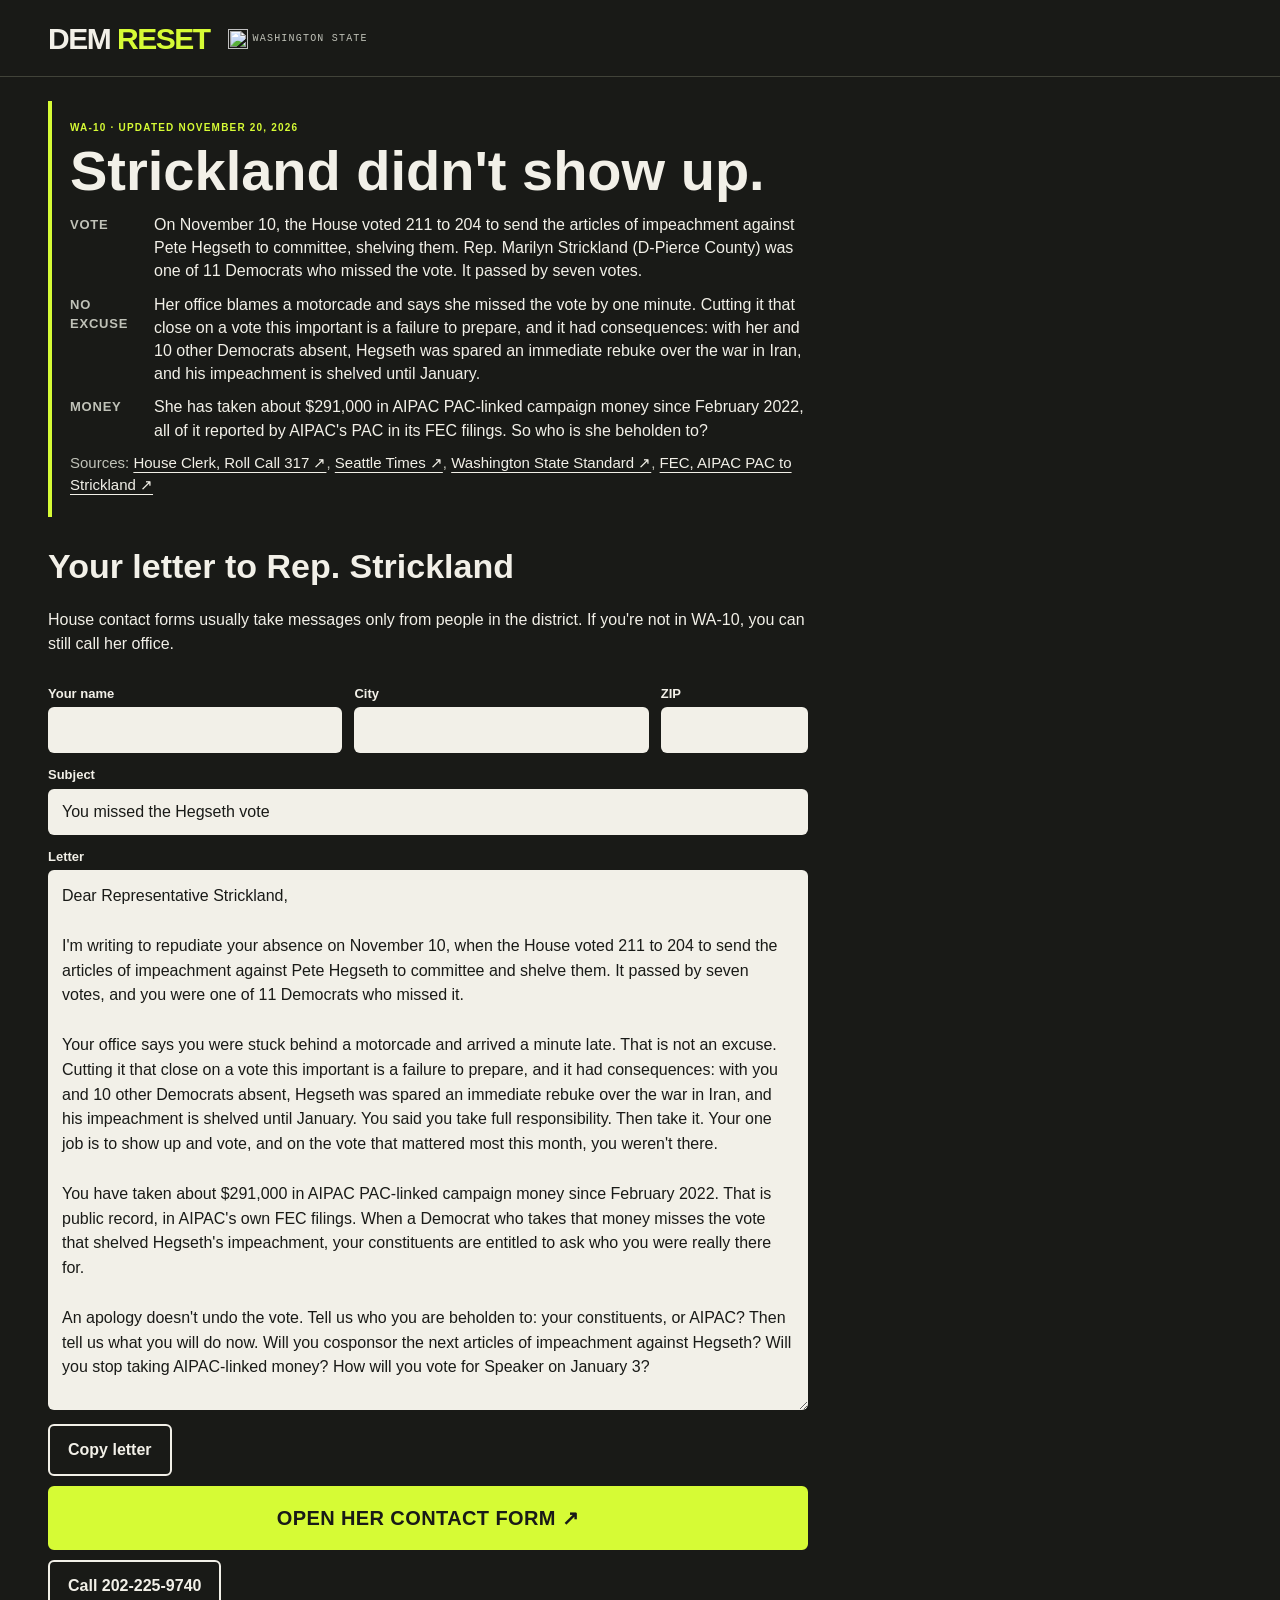
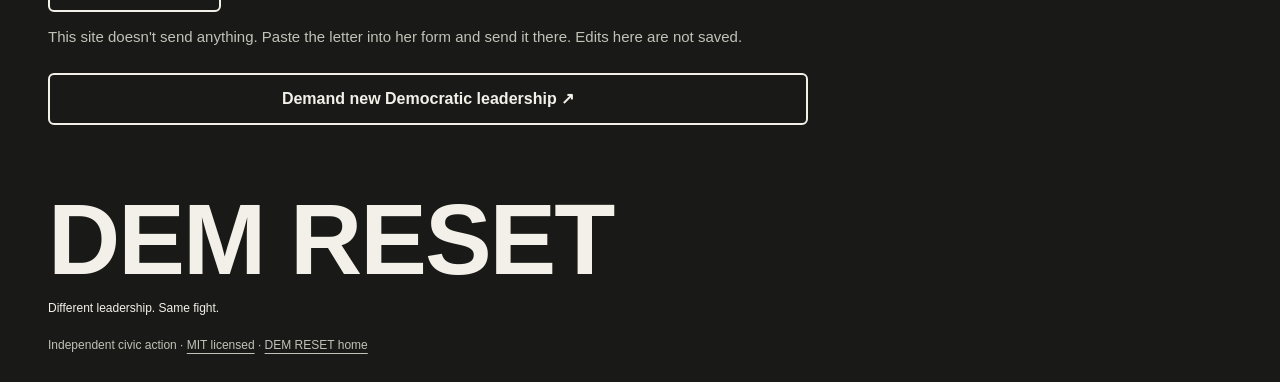
==== strickland/index.html @ 53e9d175 "feat: give the Strickland letter its own page at /strickland The letter moves from a pop-up to a sha" ====
<!doctype html>
<html lang="en">
<head>
  <meta charset="utf-8">
  <meta name="viewport" content="width=device-width,initial-scale=1">
  <meta name="theme-color" content="#191a17">
  <meta name="description" content="Rep. Marilyn Strickland missed the vote that shelved the Hegseth impeachment. Tell her it is not good enough, and ask who she is beholden to.">
  <meta property="og:type" content="website">
  <meta property="og:site_name" content="DEM RESET">
  <meta property="og:url" content="https://demreset.com/strickland">
  <meta property="og:title" content="Strickland didn't show up.">
  <meta property="og:description" content="She missed the vote that shelved the Hegseth impeachment. Write her. Ask who she is beholden to.">
  <meta property="og:image" content="https://demreset.com/assets/social-preview.png">
  <meta property="og:image:width" content="1280">
  <meta property="og:image:height" content="640">
  <meta property="og:image:alt" content="DEM RESET Washington. Democrats need a reset.">
  <meta name="twitter:card" content="summary_large_image">
  <meta name="twitter:title" content="Strickland didn't show up.">
  <meta name="twitter:description" content="She missed the vote that shelved the Hegseth impeachment. Write her. Ask who she is beholden to.">
  <meta name="twitter:image" content="https://demreset.com/assets/social-preview.png">
  <meta name="twitter:image:alt" content="DEM RESET Washington. Democrats need a reset.">
  <link rel="canonical" href="https://demreset.com/strickland">
  <title>Strickland didn't show up · DEM RESET</title>
  <link rel="preload" href="/assets/barlow-condensed-800.woff2" as="font" type="font/woff2" crossorigin>
  <link rel="icon" href="/assets/favicon.svg" type="image/svg+xml" sizes="any">
  <link rel="icon" href="/assets/favicon-32.png" type="image/png" sizes="32x32">
  <link rel="icon" href="/assets/favicon-16.png" type="image/png" sizes="16x16">
  <link rel="apple-touch-icon" href="/assets/apple-touch-icon.png" sizes="180x180">
  <link rel="stylesheet" href="/styles.css">
</head>
<body>
  <a class="skip" href="#letter">Skip to the letter</a>
  <header class="masthead">
    <div class="header-inner">
      <div class="identity"><a href="/" class="brand">DEM<span> RESET</span></a><span class="edition-mark"><img src="/assets/evergreen.svg" width="20" height="20" alt=""><span>WASHINGTON STATE</span></span></div>
    </div>
  </header>
  <main class="wrap callout-page">
    <section class="status callout" id="callout" aria-labelledby="calloutTitle">
      <p class="eyebrow" id="calloutEyebrow"></p>
      <h1 id="calloutTitle"></h1>
      <dl id="calloutItems"></dl>
      <p class="note" id="calloutSources"></p>
    </section>
    <noscript><p class="notice">JavaScript is needed to fill in the letter. You can still contact Rep. Strickland at <a href="https://strickland.house.gov/contact/">strickland.house.gov/contact</a> or 202-225-9740.</p></noscript>
    <section class="callout-letter" id="letter" tabindex="-1" aria-labelledby="letterTitle">
      <h2 id="letterTitle"></h2>
      <p id="calloutNote"></p>
      <div class="callout-details">
        <div><label for="letterName">Your name</label><input id="letterName" autocomplete="name"></div>
        <div><label for="letterCity">City</label><input id="letterCity" autocomplete="address-level2"></div>
        <div><label for="letterZip">ZIP</label><input id="letterZip" autocomplete="postal-code" inputmode="numeric" maxlength="10"></div>
      </div>
      <label for="calloutSubject">Subject</label><input id="calloutSubject">
      <label for="calloutBody">Letter</label>
      <textarea id="calloutBody" spellcheck="true"></textarea>
      <div class="row"><button type="button" class="btn" id="calloutCopy">Copy letter</button><a class="btn go" id="calloutForm" target="_blank" rel="noopener noreferrer">Open her contact form ↗</a><a class="btn" id="calloutCall"></a></div>
      <p class="note">This site doesn't send anything. Paste the letter into her form and send it there. Edits here are not saved.</p>
    </section>
    <p class="callout-home"><a class="btn" href="/#steps">Demand new Democratic leadership ↗</a></p>
  </main>
  <footer class="wrap"><div class="footer-mark" aria-hidden="true">DEM RESET<span>Different leadership. Same fight.</span></div><p>Independent civic action · <a href="/LICENSE">MIT licensed</a> · <a href="/">DEM RESET home</a></p></footer>
  <p id="feedback" class="toast" role="status" aria-live="polite"></p>
  <script src="/data.js"></script><script src="/campaign.js"></script><script src="/model.js"></script><script src="/callout.js"></script>
</body>
</html>
---- styles.css ----
@font-face{font-family:'Barlow Condensed';font-style:normal;font-weight:800;font-display:swap;src:url('assets/barlow-condensed-800.woff2') format('woff2')}
:root{--ink:#191a17;--paper:#f2f0e8;--accent:#d6fb35;--rule:#63655b;--muted:#c0c2b8;--panel:#25271f;--focus:#d6fb35;color-scheme:dark}
*{box-sizing:border-box}html{scroll-behavior:auto}
body{margin:0;background:var(--ink);color:var(--paper);font:16px/1.5 Arial,Helvetica,sans-serif}
a{color:inherit;text-underline-offset:4px}
button,input,textarea{font:inherit;color:inherit}button{cursor:pointer}[hidden]{display:none!important}
button,a,input,textarea{touch-action:manipulation}
button:focus-visible,a:focus-visible,input:focus-visible,textarea:focus-visible,h2:focus-visible,section:focus-visible{outline:3px solid var(--focus);outline-offset:3px}
input:focus-visible,textarea:focus-visible{outline-color:var(--paper);outline-width:2px}
.sr-only{position:absolute;width:1px;height:1px;overflow:hidden;clip:rect(0 0 0 0);white-space:nowrap}
.wrap,.header-inner{width:min(1184px,100% - 40px);margin-inline:auto}
.skip{position:fixed;top:-100px;left:20px;z-index:10;background:var(--accent);color:var(--ink);padding:14px}.skip:focus{top:8px}

/* Header: values kept from the previous site. */
.masthead{position:sticky;top:0;z-index:5;background:var(--ink);border-bottom:1px solid #414339}
.header-inner{min-height:68px;display:flex;align-items:center;justify-content:space-between;gap:16px}
.identity{display:flex;flex-direction:column;align-items:flex-start;gap:3px;padding:10px 0 8px}
.brand{font-size:23px;letter-spacing:-1.5px;font-weight:900;line-height:1;text-decoration:none;white-space:nowrap}.brand span{color:var(--accent)}
.edition-mark{display:flex;align-items:center;gap:5px;font:9px/1.2 monospace;letter-spacing:.12em;color:var(--muted)}.edition-mark img{width:16px;height:16px}
.head-right{display:flex;align-items:center;gap:16px}
.progress{display:flex;flex-direction:column;gap:6px;min-width:100px;text-align:right;font-size:13px;font-weight:700;color:var(--accent);font-variant-numeric:tabular-nums}
.progress-track{display:block;height:4px;background:#515447}.progress-track>span{display:block;height:100%;width:0;background:var(--accent);transition:width .3s}
.tipjar-btn{display:inline-flex;align-items:center;gap:6px;flex:none;white-space:nowrap;min-height:36px;padding:5px 12px;background:none;border:1px solid var(--rule);border-radius:99px;color:var(--muted);font-size:12px}
.tipjar-btn:hover{color:var(--paper);border-color:var(--muted)}.tipjar-btn svg{width:14px;height:14px}

/* Hero: unchanged from the previous site. */
.eyebrow{font-size:10px;line-height:1.4;font-weight:700;letter-spacing:.12em;margin:0;color:var(--muted)}
.hero{padding:32px 0 34px}.hero .eyebrow{font-family:monospace;font-weight:400}
.hero h1{font-family:'Barlow Condensed','Arial Narrow',Impact,sans-serif;font-size:clamp(76px,20.5vw,130px);line-height:.87;font-weight:800;letter-spacing:-.025em;max-width:12ch;margin:30px 0 28px}
.hero-bottom{display:grid;gap:24px}
.dek{margin:0;font-size:27px;line-height:1.13;letter-spacing:-.045em;font-weight:700}.dek em{font-style:normal;color:var(--accent)}
.hero-argument h2{margin:0 0 24px;max-width:30em;font-size:clamp(24px,2.1vw,30px);font-weight:700;line-height:1.3;letter-spacing:-.025em}
.start-action{min-height:52px;width:100%;padding:14px 17px;display:inline-flex;align-items:center;justify-content:space-between;gap:22px;font-size:14px;line-height:1.25;font-weight:700;text-decoration:none;background:var(--accent);color:var(--ink)}
.start-action span{font-size:23px;line-height:1}.start-action:hover{background:#e1ff66}.start-action:focus-visible{outline-color:var(--paper)}
.hero-note{font-size:12px;margin:12px 0 0;color:var(--muted)}
.notice{padding:14px;border:1px solid var(--rule);margin:16px 0;font-size:14px}

/* The steps. */
.how{padding:28px 0 6px;border-top:1px solid var(--rule);scroll-margin-top:84px;max-width:760px}
.how .eyebrow{margin-bottom:10px}
.how h2,.step h2,.finish h3,.who h3,.tips h2,dialog h2{font-family:'Barlow Condensed','Arial Narrow',Impact,sans-serif;font-weight:800}
.how h2{font-size:clamp(34px,5vw,46px);line-height:1.05;letter-spacing:-.01em;margin:0 0 10px}
.how-line{margin:0;color:var(--muted);font-size:17px;max-width:62ch}
.step{max-width:760px;border-bottom:1px solid var(--rule);padding:22px 0;scroll-margin-top:84px}
.step-head{display:flex;align-items:center;gap:14px}
.num{flex:0 0 40px;height:40px;border-radius:50%;display:grid;place-items:center;font-weight:800;font-size:18px;border:2px solid var(--paper)}
.step h2{font-size:30px;line-height:1.1;margin:0;flex:1}
.summary,.change{display:none}
.summary{color:var(--muted);font-size:15px}
.change{background:none;border:0;color:var(--paper);text-decoration:underline;font-size:15px;padding:8px;min-height:44px}
.step-body{padding:18px 0 0 54px}
.step[data-state=active] .num{background:var(--accent);border-color:var(--accent);color:var(--ink)}
.step[data-state=locked]{opacity:.38}.step[data-state=locked] .step-body{display:none}
.step[data-state=done]{opacity:.62}.step[data-state=done] .step-body{display:none}
.step[data-state=done] .num{background:none;border-color:var(--accent);color:var(--accent)}
.step[data-state=done] .step-head{flex-wrap:wrap}.step[data-state=done] h2{font-size:22px}
.step[data-state=done] .summary{display:block;flex-basis:100%;padding-left:54px;margin:-4px 0 0;order:3}
.step[data-state=done] .change{display:block;order:2}
.step[data-state=done]:has(.summary:empty) .change{display:none}
.lead{margin:0 0 16px;color:var(--muted)}
.fields{display:grid;grid-template-columns:1fr 1fr;gap:14px 16px;margin-bottom:20px}
label{display:block;font-weight:700;font-size:14px;margin-bottom:4px}
input:not([type=checkbox]){width:100%;min-width:0;height:46px;border:1px solid #77796e;border-radius:4px;background:var(--paper);color:var(--ink);font-size:17px;padding:0 12px}
.btn{display:flex;align-items:center;justify-content:center;gap:8px;min-height:52px;padding:10px 18px;border:2px solid var(--paper);border-radius:6px;background:none;color:var(--paper);font-weight:700;font-size:16px;text-decoration:none;text-align:center}
.btn:hover{border-color:var(--accent);color:var(--accent)}
.btn.go{background:var(--accent);border-color:var(--accent);color:var(--ink);font-size:20px;text-transform:uppercase;letter-spacing:.02em;width:100%;min-height:64px}
.btn.go:hover{background:#e1ff66;color:var(--ink)}.btn:focus-visible{outline-color:var(--paper)}
.row{display:grid;grid-template-columns:1fr 1fr;gap:12px;margin:14px 0}.row>[hidden]+*,.row>*:only-child{grid-column:1/-1}
.choices{display:grid;gap:10px;margin:0 0 16px}
.choice{justify-content:space-between;text-align:left;width:100%}.choice span{color:var(--muted);font-weight:400}
.found{border:2px solid var(--accent);border-radius:8px;padding:16px;margin:0 0 14px}
.found .k,.who .k{font-size:13px;color:var(--muted);text-transform:uppercase;letter-spacing:.06em;margin:0}
.found .v{font:800 28px/1.15 'Barlow Condensed','Arial Narrow',Impact,sans-serif;margin:2px 0 0}
.link{color:var(--paper);background:none;border:0;padding:6px 0;font:inherit;text-decoration:underline;min-height:44px}
.note{color:var(--muted);font-size:15px;margin:10px 0 0}.note a{color:var(--paper)}
.who{display:flex;justify-content:space-between;align-items:flex-start;gap:12px;margin-bottom:14px}
.who h3{font-size:34px;line-height:1.1;margin:2px 0}.who p{margin:0;color:var(--muted)}
.arrows{display:flex;flex:none;border:2px solid var(--rule);border-radius:6px}
.arrows button{width:46px;height:46px;background:none;border:0;color:var(--paper);font-size:22px}.arrows button:disabled{opacity:.3;cursor:default}
.tabs{display:grid;grid-template-columns:repeat(3,1fr);gap:8px;margin-bottom:14px}
.tabs button{min-height:48px;border:2px solid var(--rule);border-radius:6px;background:none;font-weight:700}
.tabs button[aria-pressed=true]{background:var(--paper);border-color:var(--paper);color:var(--ink)}
.length{display:inline-grid;grid-template-columns:1fr 1fr;border:2px solid var(--paper);border-radius:6px;overflow:hidden;margin:0 0 14px}
.length button{min-height:44px;padding:0 18px;background:none;border:0;font-weight:700;font-size:15px}
.length button[aria-pressed=true]{background:var(--accent);color:var(--ink)}
.subject{display:flex;justify-content:space-between;align-items:center;gap:12px;margin:0 0 4px}.subject p{margin:0;min-width:0;overflow-wrap:anywhere}
.subject .k{font-size:13px;color:var(--muted);text-transform:uppercase;letter-spacing:.06em;margin-right:6px}.subject .link{flex:none}
.texthead{display:flex;justify-content:space-between;align-items:center;gap:10px;margin:6px 0 4px}.texthead strong{font-size:18px}
.preview{display:block;width:100%;text-align:left;background:var(--paper);color:#222;border:0;border-radius:8px;padding:16px 18px;white-space:pre-wrap;font-size:16px;line-height:1.55;max-height:9.5em;overflow:hidden;position:relative}
.preview::after{content:'';position:absolute;left:0;right:0;bottom:0;height:3em;background:linear-gradient(transparent,var(--paper))}
.howto{list-style:none;padding:0;margin:16px 0;display:grid;gap:14px}
.howto li{display:grid;grid-template-columns:32px 1fr;gap:12px;align-items:start}
.howto .n{width:32px;height:32px;border-radius:50%;display:grid;place-items:center;border:2px solid var(--paper);font-weight:800;font-size:15px}
.howto p{margin:4px 0 8px;font-weight:700}.howto .note{font-weight:400;margin:0}.howto .btn{width:100%}
.btn.go[aria-disabled=true]{opacity:.45;cursor:not-allowed}.btn.go[aria-disabled=true]:hover{background:var(--accent)}
.sent-hint{text-align:center}.sent-hint:empty{display:none}
@media(min-width:800px){.howto li{align-items:center}.howto div{display:flex;align-items:center;justify-content:space-between;gap:16px}.howto li:last-child div{display:block}.howto p{margin:0}.howto .note{margin-top:2px}.howto .btn{width:auto;min-width:220px;flex:none}}
.check{display:flex;align-items:center;gap:10px;min-height:44px;font-size:14px}.check input{width:22px;height:22px;flex:none;accent-color:var(--accent)}
.sent-list{display:flex;gap:6px;flex-wrap:wrap;margin:16px 0 0;padding:0;list-style:none;font-size:13px;color:var(--muted)}
.sent-list li{border:1px solid var(--rule);border-radius:99px;padding:2px 10px}.sent-list li.done{border-color:var(--accent);color:var(--accent)}
.sent-list li[aria-current]{border-color:var(--paper);color:var(--paper)}
.finish{text-align:center;padding:10px 0}
.finish h3{font-size:clamp(40px,7vw,64px);line-height:.95;letter-spacing:-.02em;margin:0 0 10px;color:var(--accent);text-transform:uppercase}
.finish .big{font-size:19px;line-height:1.5;margin:0 auto 18px;max-width:34em}
.share{list-style:none;padding:0;margin:16px 0 4px;display:grid;grid-template-columns:repeat(auto-fill,minmax(76px,1fr));gap:10px}
.share a,.share button{display:flex;flex-direction:column;align-items:center;gap:6px;padding:12px 4px;border:1px solid var(--rule);border-radius:8px;text-decoration:none;font-size:12px;background:none;width:100%}
.share a:hover,.share button:hover{border-color:var(--accent);color:var(--accent)}.share svg{width:22px;height:22px}

/* Tip jar. */
.tips{max-width:760px;margin:32px auto 0;padding:24px;border:1px solid var(--rule);border-radius:12px;text-align:left}
.tips-head{display:flex;justify-content:space-between;align-items:center}.tips-head svg{width:24px;height:24px}.tips .eyebrow{color:var(--accent)}
.tips h2{font-size:clamp(30px,4vw,40px);line-height:1.05;letter-spacing:-.01em;margin:12px 0 8px}
.tips>p{color:var(--muted);margin:0 0 18px;font-size:17px}
.tip-row{display:grid;grid-template-columns:1fr 1fr;gap:14px}
.tip{display:flex;flex-direction:column;align-items:center;gap:4px;width:100%;padding:18px 12px;border:2px solid var(--rule);border-radius:8px;background:none;font-weight:700;font-size:22px}
.tip small{font-weight:400;font-size:14px;color:var(--muted)}.tip svg{width:24px;height:24px}.tip[aria-expanded=true]{border-color:var(--accent)}
.tip.primary{background:var(--accent);border-color:var(--accent);color:var(--ink)}.tip.primary small{color:var(--ink)}
.tips .third,.tips .fine{font-size:13px;color:var(--muted);margin:10px 0 0}.tips .fine{margin-top:14px}
.kofi{margin-top:14px;display:grid;gap:8px;justify-items:center}
.kofi iframe{width:100%;height:min(640px,70dvh);border:0;border-radius:8px;background:#f9f9f9}
.ln{margin-top:14px;padding:16px;border:1px solid var(--accent);border-radius:8px;display:grid;justify-items:center;gap:12px;text-align:center}
.ln-qr{background:#fff;padding:8px;border-radius:8px;width:208px;height:208px;transition:opacity .2s}.ln-qr svg{display:block;width:100%;height:100%}.ln.busy .ln-qr{opacity:.35}
.ln-addr{margin:0;font-weight:700;display:flex;gap:12px;align-items:center;flex-wrap:wrap;justify-content:center;overflow-wrap:anywhere}.ln-addr .link{font-weight:400;font-size:14px}
.ln-hint,.ln-status{margin:0;font-size:13px;color:var(--muted)}.ln-status:empty{display:none}
.ln-amts{display:flex;gap:8px;flex-wrap:wrap;justify-content:center}
.ln-amts button{min-height:44px;padding:0 16px;border:1px solid var(--rule);border-radius:99px;background:none;font-weight:700;font-size:14px}
.ln-amts button:hover{border-color:var(--accent)}.ln-amts button[aria-pressed=true]{background:var(--accent);border-color:var(--accent);color:var(--ink)}
.ln-custom{display:flex;gap:8px;width:100%}
.ln-dollar{flex:1;display:flex;align-items:center;margin:0;background:var(--paper);border-radius:4px;color:var(--ink);font-size:17px;padding-left:12px}
.ln-dollar input:not([type=checkbox]){height:44px;padding-left:4px;border:0;background:none;min-width:0}.ln-dollar input:focus-visible{outline:0}.ln-dollar:focus-within{outline:3px solid var(--accent);outline-offset:2px}
.ln-custom button{min-height:44px;padding:0 14px;border:0;border-radius:6px;background:var(--accent);color:var(--ink);font-weight:700;font-size:15px}
.ln .ln-note{height:44px;font-size:15px}
.ln-actions{display:flex;gap:8px;flex-wrap:wrap;width:100%}
.ln-actions a,.ln-actions button{flex:1 1 140px;min-height:44px;display:flex;align-items:center;justify-content:center;border-radius:6px;font-weight:700;font-size:15px;text-decoration:none}
.ln-actions a{background:var(--accent);color:var(--ink)}.ln-actions button{background:none;border:1px solid var(--rule)}

/* Dialogs, messages, celebration. */
dialog{background:var(--ink);color:var(--paper);border:1px solid var(--rule);border-radius:8px;width:min(720px,calc(100vw - 32px));max-height:calc(100dvh - 32px);padding:18px}
dialog::backdrop{background:#000a}
dialog h2{font-size:26px;margin:0 0 10px}dialog h3{font-size:16px;margin:20px 0 4px}dialog p{font-size:14px}
dialog textarea{display:block;width:100%;height:min(55dvh,520px);border-radius:6px;border:0;padding:14px;font-size:16px;line-height:1.55;background:var(--paper);color:var(--ink);resize:vertical}
#editorSubject{margin-bottom:12px}
#sources a{display:block;font-size:14px;padding-block:10px}
.dialog-close{display:block;margin-top:10px}
.tip-dialog{width:min(400px,calc(100vw - 32px))}.tip-dialog .tips{margin:0;padding:4px;border:0}
.tip-dialog .tips h2{font-size:28px}.tip-dialog .tips>p{font-size:15px}.tip-dialog .tip{font-size:18px;padding:14px 8px}
.toast{position:fixed;left:50%;bottom:24px;z-index:20;max-width:calc(100vw - 32px);margin:0;transform:translateX(-50%);background:var(--paper);color:var(--ink);padding:10px 18px;border-radius:6px;font-weight:700;font-size:15px;opacity:0;transition:opacity .2s;pointer-events:none}
.toast.show{opacity:1}
#saveStatus{border-color:var(--accent);max-width:760px}
#confetti{position:fixed;inset:0;width:100%;height:100%;pointer-events:none;z-index:50}

/* Footer: values kept from the previous site. */
footer{display:grid;gap:0 24px;padding-bottom:28px;margin-top:12px}
.footer-mark{font:800 58px/1 'Barlow Condensed',Impact,sans-serif;letter-spacing:-.02em;padding:32px 0 18px}
.footer-mark span{display:block;font:12px/1.6 Arial,sans-serif;letter-spacing:0;margin-top:10px}
#forkLink{display:inline-flex;align-items:center;min-height:44px;font-size:14px;font-weight:700;justify-self:start}
footer p{font-size:12px;color:var(--muted);margin:0}footer p a,footer p .link{color:var(--muted);display:inline-block;white-space:nowrap;font-size:12px;min-height:0;padding:0}

@media(max-width:560px){
  .step h2{font-size:26px}.step-body{padding-left:0}.step[data-state=done] .summary{padding-left:54px}
  .fields{gap:10px 12px}.who h3{font-size:28px}.btn.go{font-size:18px}
}
@media(max-width:480px){.pc,.tj-label{display:none}.head-right{gap:10px}.progress{min-width:0}.tipjar-btn{padding:7px 9px}.tipjar-btn svg{width:16px;height:16px}}
@media(max-width:359px){.hero h1{font-size:21vw}.progress-track{width:56px;margin-left:auto}}
@media(min-width:800px){
  .wrap,.header-inner{width:min(1184px,100% - 96px)}
  .header-inner{min-height:76px}.identity{flex-direction:row;align-items:center;gap:18px}.brand{font-size:30px}
  .edition-mark{font-size:10px}.edition-mark img{width:20px;height:20px}.progress{min-width:140px}
  .hero{padding:42px 0 48px}.hero h1{font-size:clamp(100px,11.2vw,160px);max-width:none;line-height:.85;margin:40px 0 36px}
  .hero-bottom{grid-template-columns:1fr 1fr;gap:64px}.dek{font-size:46px}.start-action{max-width:380px}
  .footer-mark{font-size:100px}footer{grid-template-columns:1fr auto;align-items:end}#forkLink{grid-column:2;grid-row:1;margin-bottom:22px}footer>p{grid-column:1/-1}
}
@media(forced-colors:active){.progress-track,.progress-track>span,.btn,.num{border:1px solid CanvasText}}
@media(prefers-reduced-motion:reduce){*,*::before,*::after{animation:none!important;transition:none!important;scroll-behavior:auto!important}}
.status{margin:0 0 8px;padding:20px 0 20px 18px;border-left:4px solid var(--accent);max-width:760px}
.status .eyebrow{margin-bottom:8px;color:var(--accent)}
.status h2{font-family:'Barlow Condensed','Arial Narrow',Impact,sans-serif;font-weight:800;font-size:clamp(28px,4vw,36px);line-height:1.05;margin:0 0 12px}
.status dl{margin:0;display:grid;gap:10px}
.status dl div{display:grid;grid-template-columns:72px 1fr;gap:12px}
.status dt{font-size:13px;font-weight:700;text-transform:uppercase;letter-spacing:.06em;color:var(--muted);padding-top:2px}
.status dd{margin:0;font-size:16px;line-height:1.45}
@media(max-width:480px){.status dl div{grid-template-columns:1fr;gap:2px}}
.ask{margin:0 0 16px}.ask .k{font-size:13px;color:var(--muted);text-transform:uppercase;letter-spacing:.06em;margin:0 0 6px}
.ask-choices{display:grid;grid-template-columns:1fr 1fr;border:2px solid var(--accent);border-radius:6px;overflow:hidden}
.ask-choices button{min-height:48px;padding:6px 12px;background:none;border:0;font-weight:700;font-size:15px;color:var(--paper)}
.ask-choices button+button{border-left:2px solid var(--accent)}
.ask-choices button[aria-pressed=true]{background:var(--accent);color:var(--ink)}
.ask .note{margin-top:6px;font-size:13px}

.status-row{display:grid;gap:8px 32px;align-items:start}
@media(min-width:900px){.status-row{grid-template-columns:1fr 1fr}.status-row .status{max-width:none}}
.callout .btn{margin:14px 0 4px}
.callout-page{padding-top:24px}
.callout-page .status h1{font-family:'Barlow Condensed','Arial Narrow',Impact,sans-serif;font-weight:800;font-size:clamp(36px,6vw,56px);line-height:1;margin:0 0 14px}
.callout-letter{max-width:760px;margin:24px 0}
.callout-letter h2{font-family:'Barlow Condensed','Arial Narrow',Impact,sans-serif;font-weight:800;font-size:clamp(26px,4vw,34px);margin:0 0 8px}
.callout-letter label{display:block;font-size:13px;font-weight:700;margin:12px 0 4px}
.callout-letter input{display:block;width:100%;border-radius:6px;border:0;padding:10px 14px;font-size:16px;background:var(--paper);color:var(--ink)}
.callout-letter textarea{display:block;width:100%;height:min(60dvh,560px);border-radius:6px;border:0;padding:14px;font-size:16px;line-height:1.55;background:var(--paper);color:var(--ink);resize:vertical}
.callout-letter .row{display:flex;flex-wrap:wrap;gap:10px;margin-top:14px}
.callout-details{display:grid;gap:0 12px}
@media(min-width:640px){.callout-details{grid-template-columns:2fr 2fr 1fr}}
.callout-home{margin:8px 0 32px;max-width:760px}
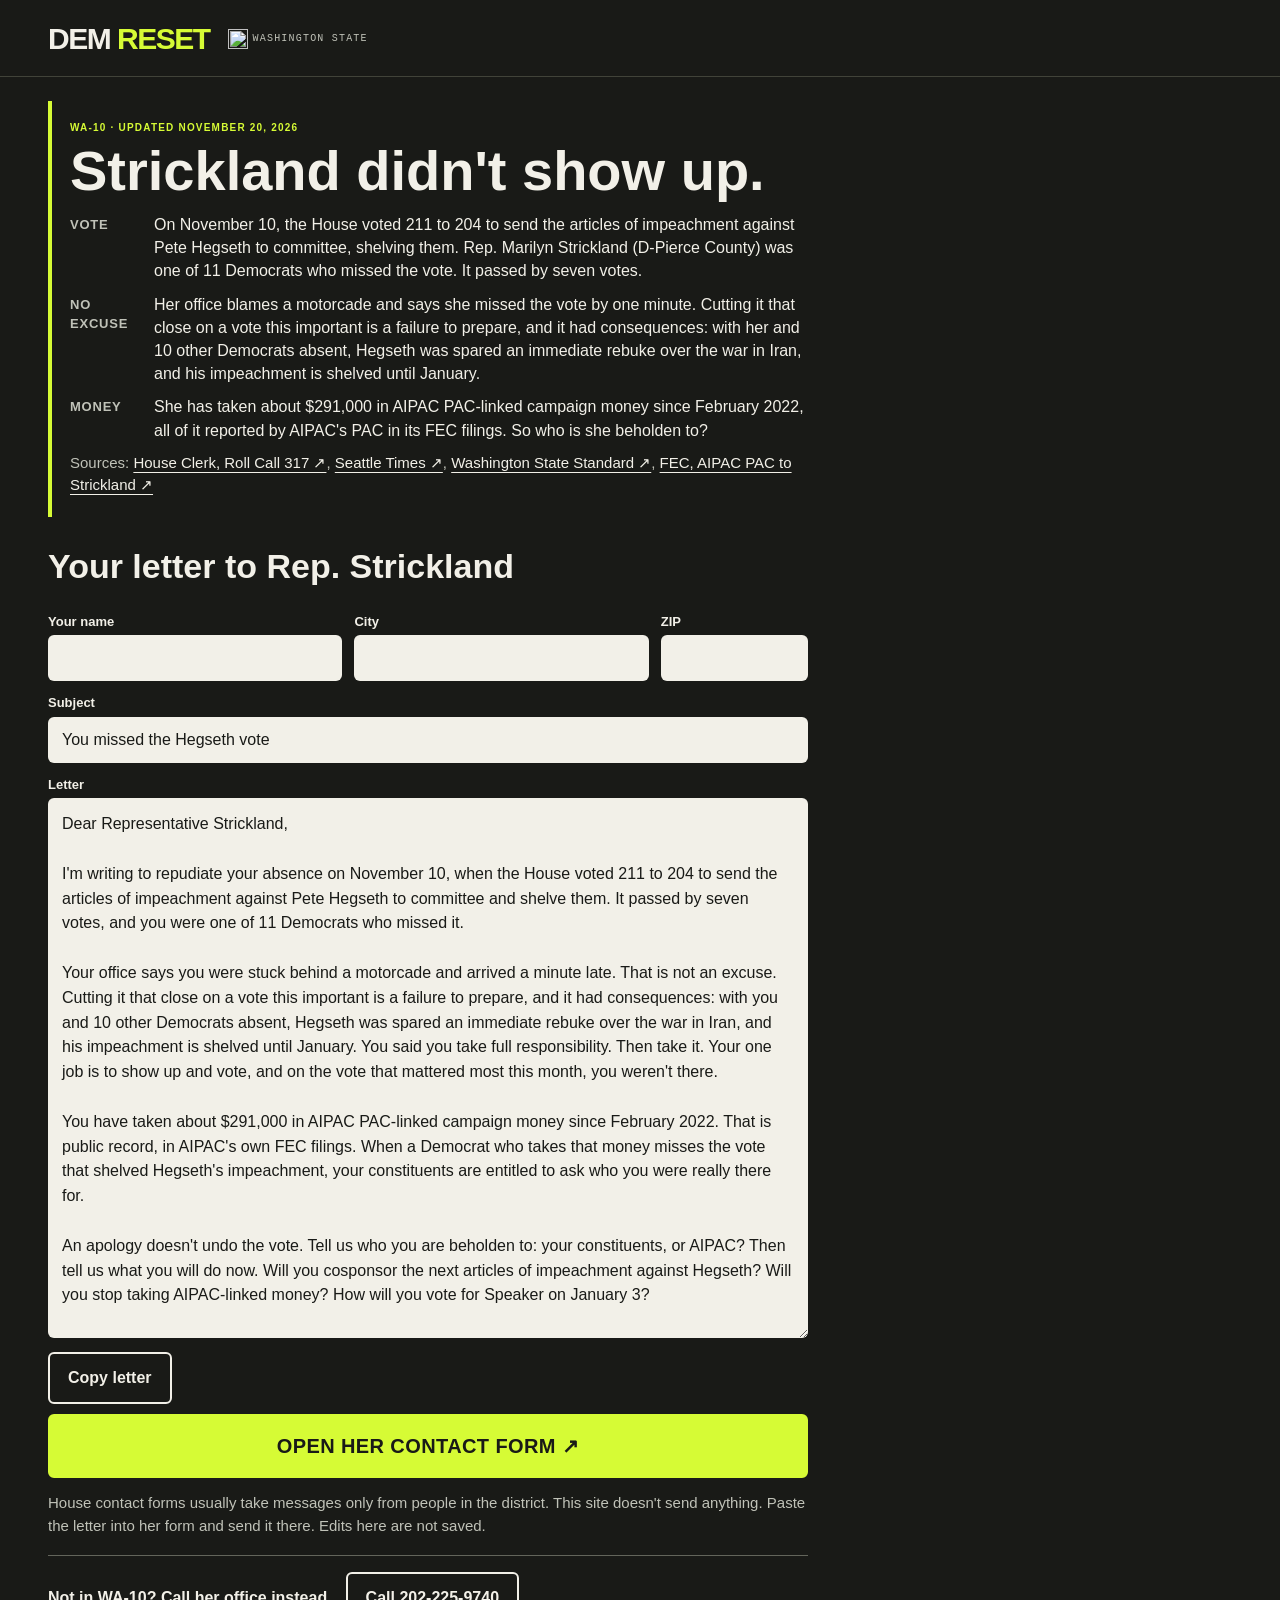
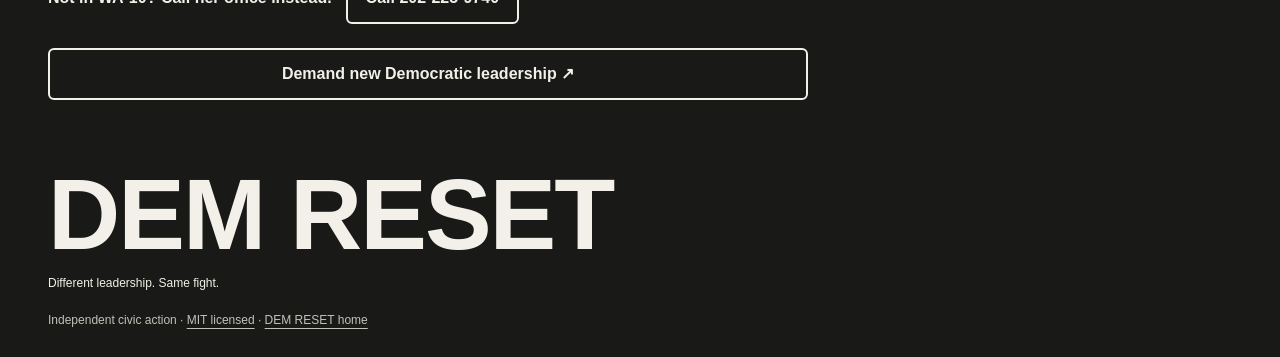
==== commit b3fc2bc6: "fix: put the out-of-district call prompt next to Strickland's call button The WA-10 note sat at the " ====
--- a/strickland/index.html
+++ b/strickland/index.html
@@ -45,7 +45,6 @@
     <noscript><p class="notice">JavaScript is needed to fill in the letter. You can still contact Rep. Strickland at <a href="https://strickland.house.gov/contact/">strickland.house.gov/contact</a> or 202-225-9740.</p></noscript>
     <section class="callout-letter" id="letter" tabindex="-1" aria-labelledby="letterTitle">
       <h2 id="letterTitle"></h2>
-      <p id="calloutNote"></p>
       <div class="callout-details">
         <div><label for="letterName">Your name</label><input id="letterName" autocomplete="name"></div>
         <div><label for="letterCity">City</label><input id="letterCity" autocomplete="address-level2"></div>
@@ -54,8 +53,9 @@
       <label for="calloutSubject">Subject</label><input id="calloutSubject">
       <label for="calloutBody">Letter</label>
       <textarea id="calloutBody" spellcheck="true"></textarea>
-      <div class="row"><button type="button" class="btn" id="calloutCopy">Copy letter</button><a class="btn go" id="calloutForm" target="_blank" rel="noopener noreferrer">Open her contact form ↗</a><a class="btn" id="calloutCall"></a></div>
-      <p class="note">This site doesn't send anything. Paste the letter into her form and send it there. Edits here are not saved.</p>
+      <div class="row"><button type="button" class="btn" id="calloutCopy">Copy letter</button><a class="btn go" id="calloutForm" target="_blank" rel="noopener noreferrer">Open her contact form ↗</a></div>
+      <p class="note"><span id="calloutNote"></span> This site doesn't send anything. Paste the letter into her form and send it there. Edits here are not saved.</p>
+      <div class="callout-call"><p id="calloutCallNote"></p><a class="btn" id="calloutCall"></a></div>
     </section>
     <p class="callout-home"><a class="btn" href="/#steps">Demand new Democratic leadership ↗</a></p>
   </main>
--- a/styles.css
+++ b/styles.css
@@ -200,4 +200,6 @@
 .callout-letter .row{display:flex;flex-wrap:wrap;gap:10px;margin-top:14px}
 .callout-details{display:grid;gap:0 12px}
 @media(min-width:640px){.callout-details{grid-template-columns:2fr 2fr 1fr}}
+.callout-call{display:flex;flex-wrap:wrap;align-items:center;gap:8px 14px;margin:18px 0 0;padding-top:16px;border-top:1px solid var(--rule)}
+.callout-call p{margin:0;font-weight:700}
 .callout-home{margin:8px 0 32px;max-width:760px}
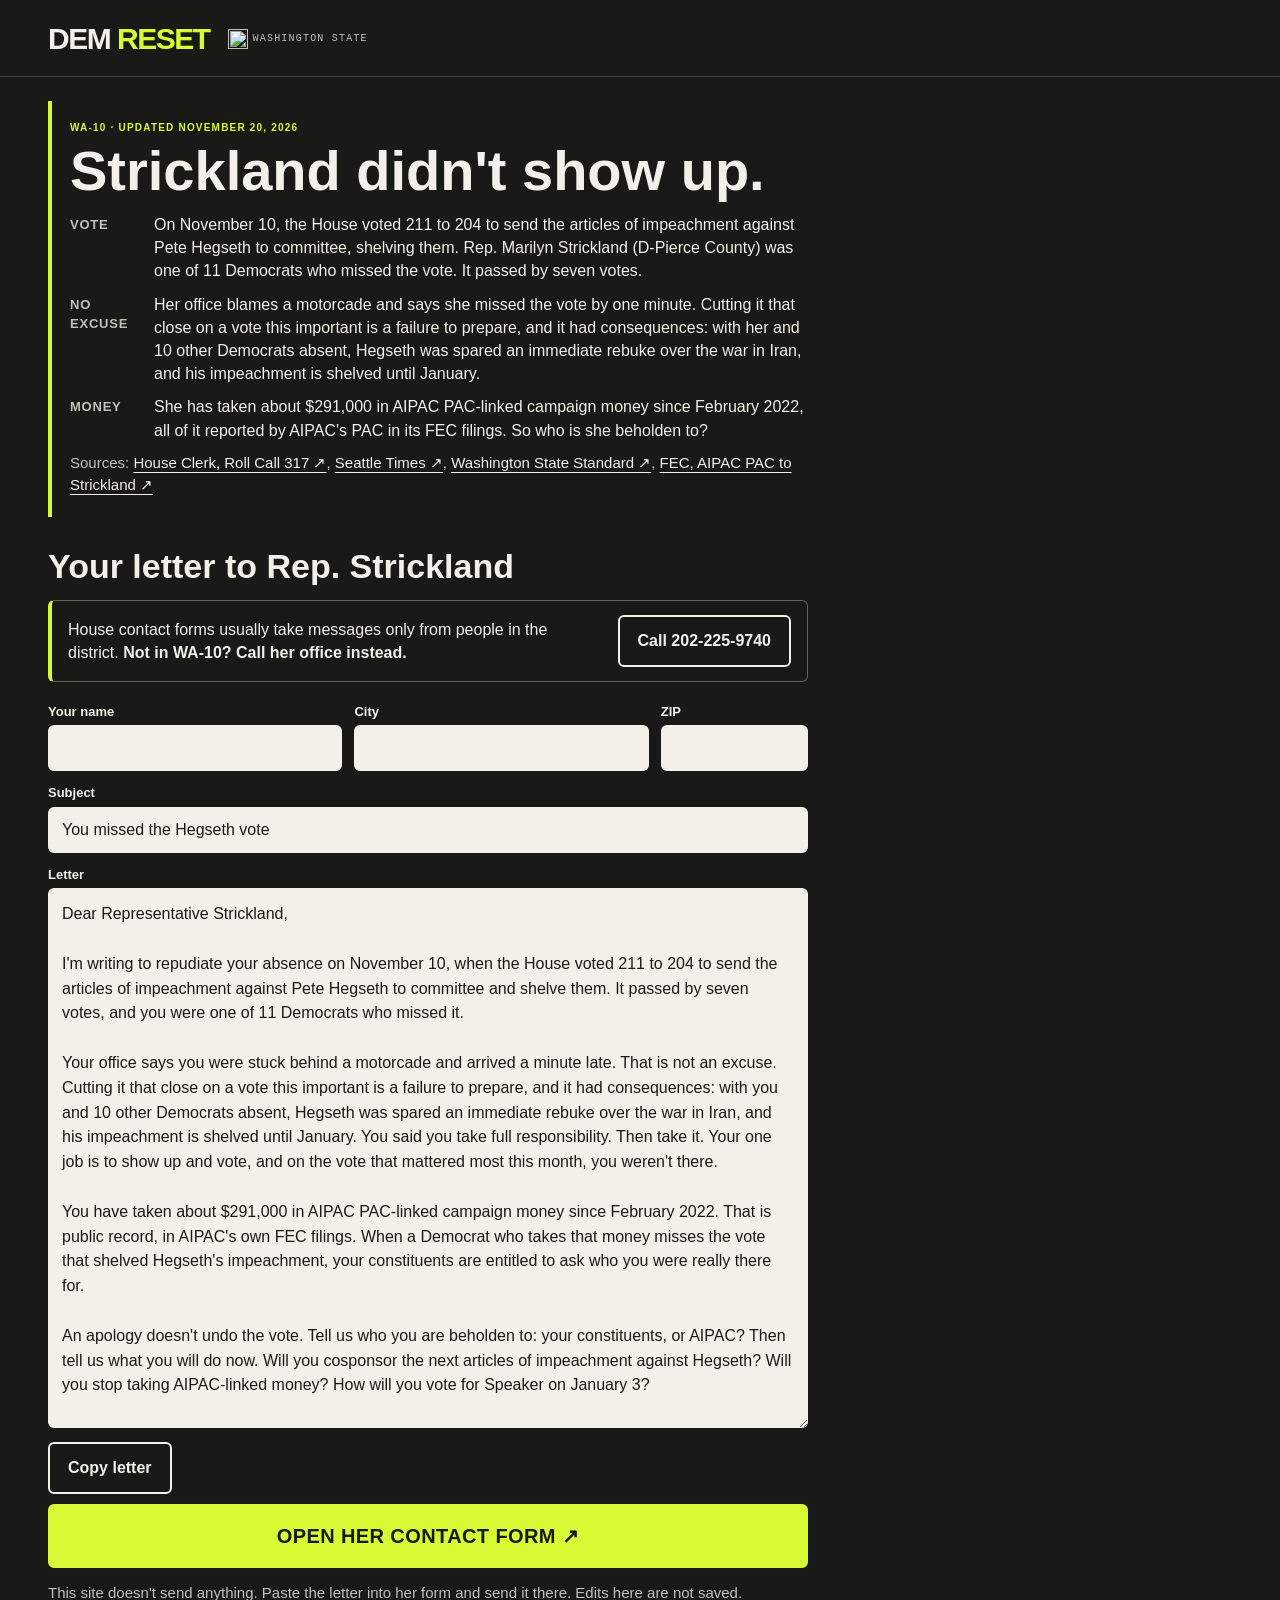
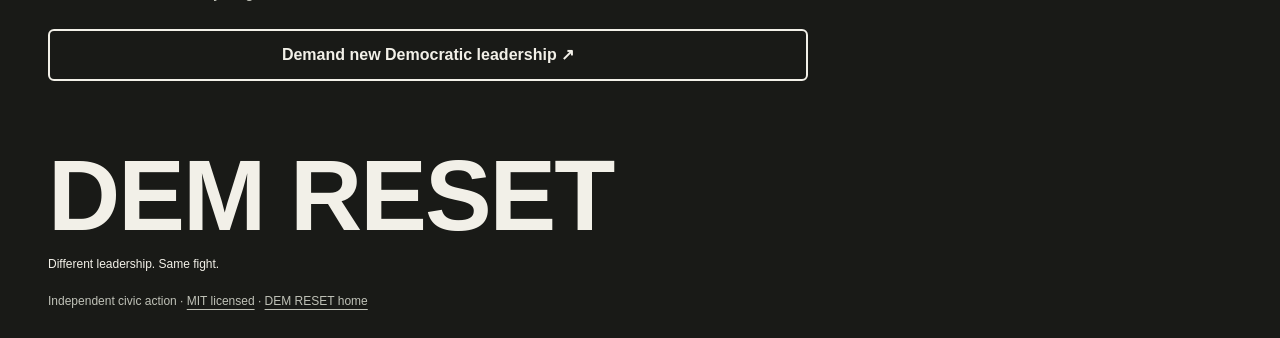
==== commit 0892e27f: "fix: warn about the district and offer the call before the Strickland letter Visitors outside WA-10 " ====
--- a/strickland/index.html
+++ b/strickland/index.html
@@ -45,6 +45,7 @@
     <noscript><p class="notice">JavaScript is needed to fill in the letter. You can still contact Rep. Strickland at <a href="https://strickland.house.gov/contact/">strickland.house.gov/contact</a> or 202-225-9740.</p></noscript>
     <section class="callout-letter" id="letter" tabindex="-1" aria-labelledby="letterTitle">
       <h2 id="letterTitle"></h2>
+      <div class="callout-call"><p><span id="calloutNote"></span> <strong id="calloutCallNote"></strong></p><a class="btn" id="calloutCall"></a></div>
       <div class="callout-details">
         <div><label for="letterName">Your name</label><input id="letterName" autocomplete="name"></div>
         <div><label for="letterCity">City</label><input id="letterCity" autocomplete="address-level2"></div>
@@ -54,8 +55,7 @@
       <label for="calloutBody">Letter</label>
       <textarea id="calloutBody" spellcheck="true"></textarea>
       <div class="row"><button type="button" class="btn" id="calloutCopy">Copy letter</button><a class="btn go" id="calloutForm" target="_blank" rel="noopener noreferrer">Open her contact form ↗</a></div>
-      <p class="note"><span id="calloutNote"></span> This site doesn't send anything. Paste the letter into her form and send it there. Edits here are not saved.</p>
-      <div class="callout-call"><p id="calloutCallNote"></p><a class="btn" id="calloutCall"></a></div>
+      <p class="note">This site doesn't send anything. Paste the letter into her form and send it there. Edits here are not saved.</p>
     </section>
     <p class="callout-home"><a class="btn" href="/#steps">Demand new Democratic leadership ↗</a></p>
   </main>
--- a/styles.css
+++ b/styles.css
@@ -200,6 +200,6 @@
 .callout-letter .row{display:flex;flex-wrap:wrap;gap:10px;margin-top:14px}
 .callout-details{display:grid;gap:0 12px}
 @media(min-width:640px){.callout-details{grid-template-columns:2fr 2fr 1fr}}
-.callout-call{display:flex;flex-wrap:wrap;align-items:center;gap:8px 14px;margin:18px 0 0;padding-top:16px;border-top:1px solid var(--rule)}
-.callout-call p{margin:0;font-weight:700}
+.callout-call{display:flex;flex-wrap:wrap;align-items:center;gap:10px 16px;margin:0 0 8px;padding:14px 16px;border:1px solid var(--rule);border-left:4px solid var(--accent);border-radius:6px}
+.callout-call p{margin:0;flex:1 1 280px;line-height:1.45}
 .callout-home{margin:8px 0 32px;max-width:760px}
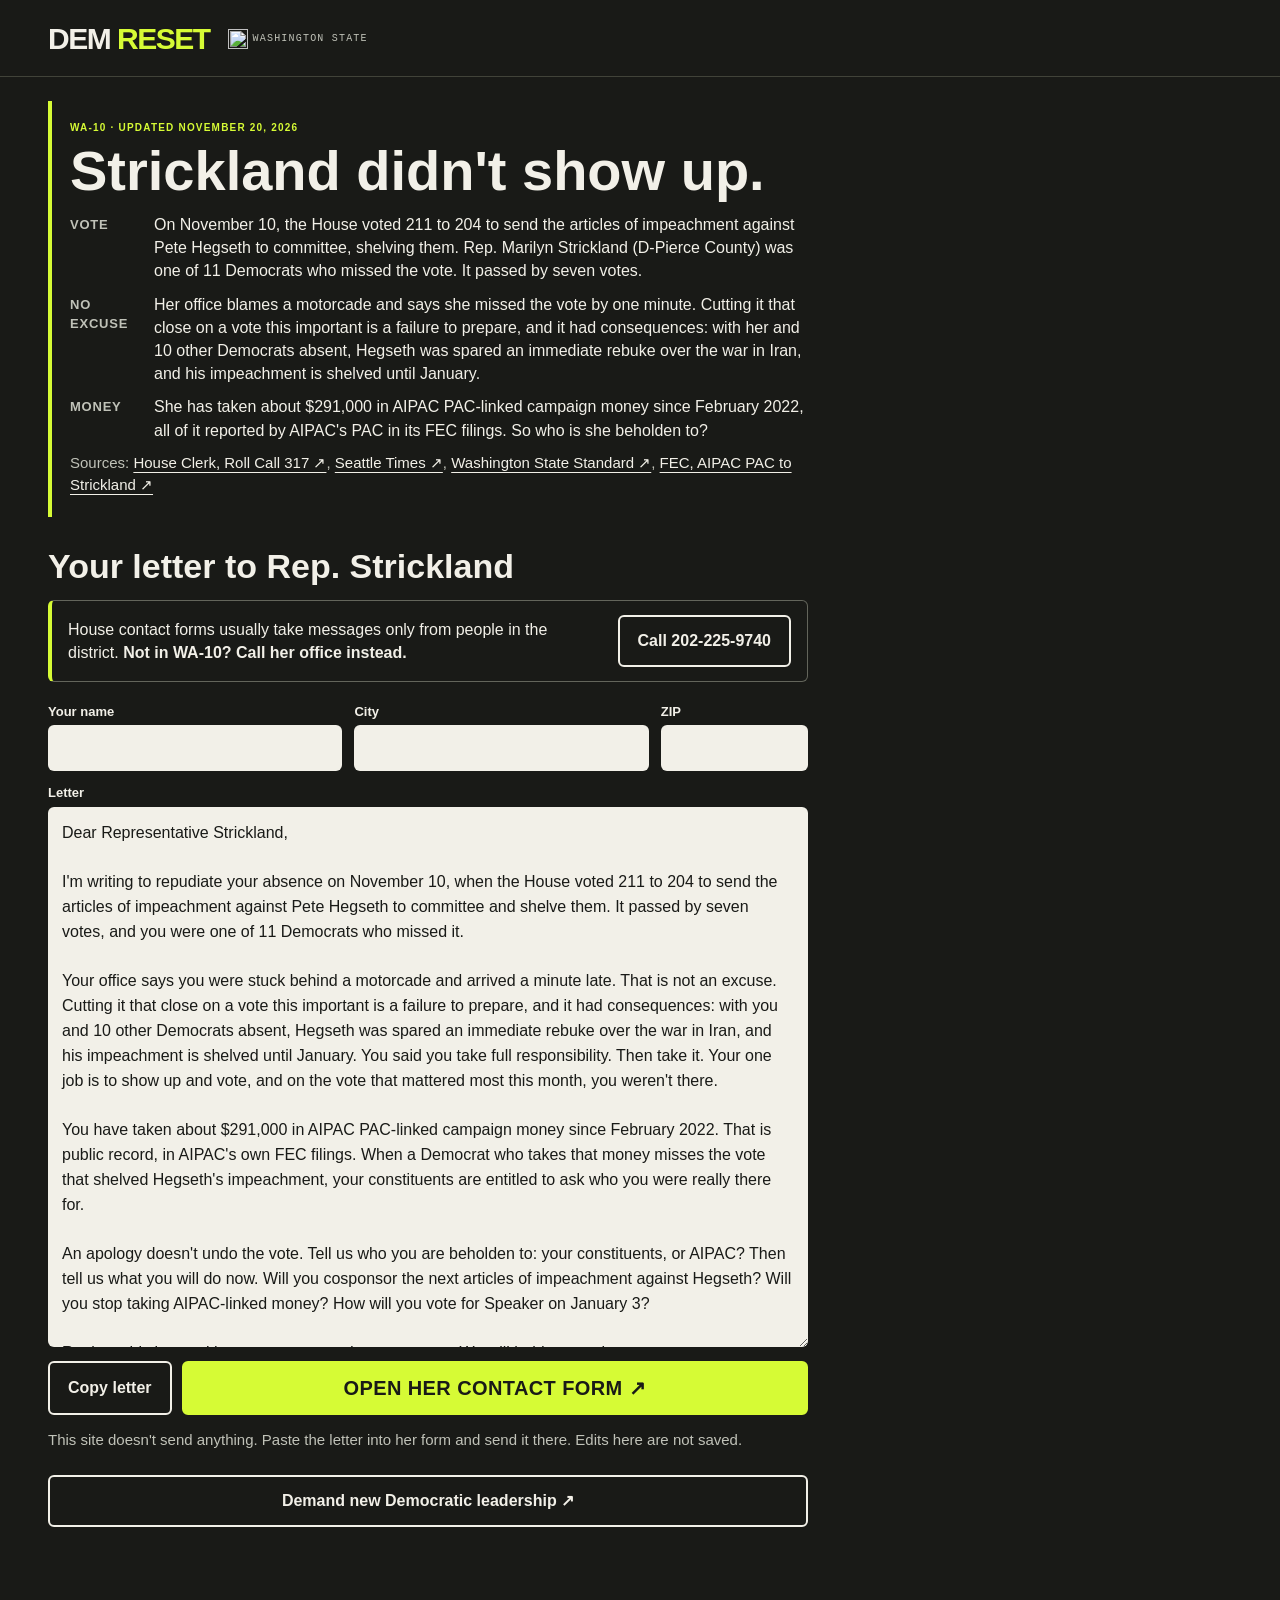
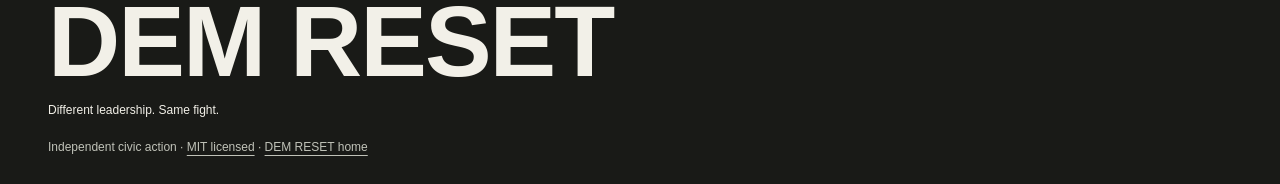
==== commit fcabf80c: "fix: drop the Subject box from /strickland Her contact form has no subject field (checked 2026-11-20" ====
--- a/strickland/index.html
+++ b/strickland/index.html
@@ -51,7 +51,6 @@
         <div><label for="letterCity">City</label><input id="letterCity" autocomplete="address-level2"></div>
         <div><label for="letterZip">ZIP</label><input id="letterZip" autocomplete="postal-code" inputmode="numeric" maxlength="10"></div>
       </div>
-      <label for="calloutSubject">Subject</label><input id="calloutSubject">
       <label for="calloutBody">Letter</label>
       <textarea id="calloutBody" spellcheck="true"></textarea>
       <div class="row"><button type="button" class="btn" id="calloutCopy">Copy letter</button><a class="btn go" id="calloutForm" target="_blank" rel="noopener noreferrer">Open her contact form ↗</a></div>
--- a/styles.css
+++ b/styles.css
@@ -203,3 +203,42 @@
 .callout-call{display:flex;flex-wrap:wrap;align-items:center;gap:10px 16px;margin:0 0 8px;padding:14px 16px;border:1px solid var(--rule);border-left:4px solid var(--accent);border-radius:6px}
 .callout-call p{margin:0;flex:1 1 280px;line-height:1.45}
 .callout-home{margin:8px 0 32px;max-width:760px}
+/* Compact update boxes on the home page: smaller type, card edges, clear space between them. */
+.status-row{gap:14px 20px;margin:4px 0 20px}
+.status-row .status{margin:0;padding:14px 16px 12px;background:var(--panel);border:1px solid var(--rule);border-left:4px solid var(--accent);border-radius:8px}
+.status-row .status .eyebrow{font-size:11px;margin-bottom:6px}
+.status-row .status h2{font-size:clamp(22px,2.6vw,26px);margin:0 0 10px}
+.status-row .status dl{gap:8px}
+.status-row .status dl div{grid-template-columns:62px 1fr;gap:10px}
+.status-row .status dt{font-size:11px;padding-top:2px}
+.status-row .status dd{font-size:14px;line-height:1.45}
+.status-row .status .note{font-size:12px;margin:10px 0 0}
+.status-row .callout .btn.go{min-height:44px;font-size:15px;margin:12px 0 0;padding:8px 14px}
+@media(max-width:480px){.status-row .status dl div{grid-template-columns:1fr;gap:1px}}
+/* Side by side, both boxes take the taller one's height; sources sit on the bottom edge of each. */
+@media(min-width:900px){.status-row{align-items:stretch}.status-row .status{display:flex;flex-direction:column}.status-row .status .note{margin-top:auto;padding-top:10px}}
+/* Phones: each update box collapses to its eyebrow, headline and toggle (the Strickland letter button stays). */
+.status-toggle{display:none}
+@media(max-width:899px){
+  .status-row .status-toggle{display:inline-flex;align-items:center;gap:6px;min-height:40px;padding:6px 12px;margin:0;background:none;border:1px solid var(--rule);border-radius:99px;color:var(--paper);font-size:13px;font-weight:700}
+  .status-row .status-toggle::after{content:'';width:7px;height:7px;border-right:2px solid currentColor;border-bottom:2px solid currentColor;transform:translateY(-2px) rotate(45deg)}
+  .status-row .status.open .status-toggle::after{transform:translateY(2px) rotate(-135deg)}
+  .status-row .status:not(.open) .status-more{display:none}
+  .status-row .status.open .status-toggle{margin-bottom:10px}
+  .status-row .status h2{margin-bottom:8px}
+}
+/* /strickland: Copy letter keeps its size; the contact-form button fills the rest of the same row. */
+.callout-letter .row{flex-wrap:nowrap;align-items:stretch}
+.callout-letter .row .btn{flex:none}
+.callout-letter .row .btn.go{flex:1 1 0;min-width:0;width:auto;min-height:52px}
+@media(max-width:480px){.callout-letter .row .btn.go{font-size:15px;padding:8px 10px}}
+/* Step 3: the subject is the first line of the same light card as the letter, so they read as one message. */
+.letter-card{background:var(--paper);color:#222;border-radius:8px;overflow:hidden}
+.letter-card .preview{border-radius:0}
+.letter-card .subject{margin:0;padding:12px 18px;border-bottom:1px solid #0000002e;color:#222}
+.letter-card .subject p{font-weight:700;line-height:1.4}
+.letter-card .subject .k{color:#55574f}
+.copy-subject{flex:none;min-height:36px;padding:4px 12px;border:2px solid #222;border-radius:6px;background:none;color:#222;font-weight:700;font-size:14px}
+.copy-subject:hover{background:#222;color:var(--paper)}
+.copy-subject:focus-visible{outline:3px solid #222;outline-offset:2px}
+.letter-card + .note{margin-top:8px}
